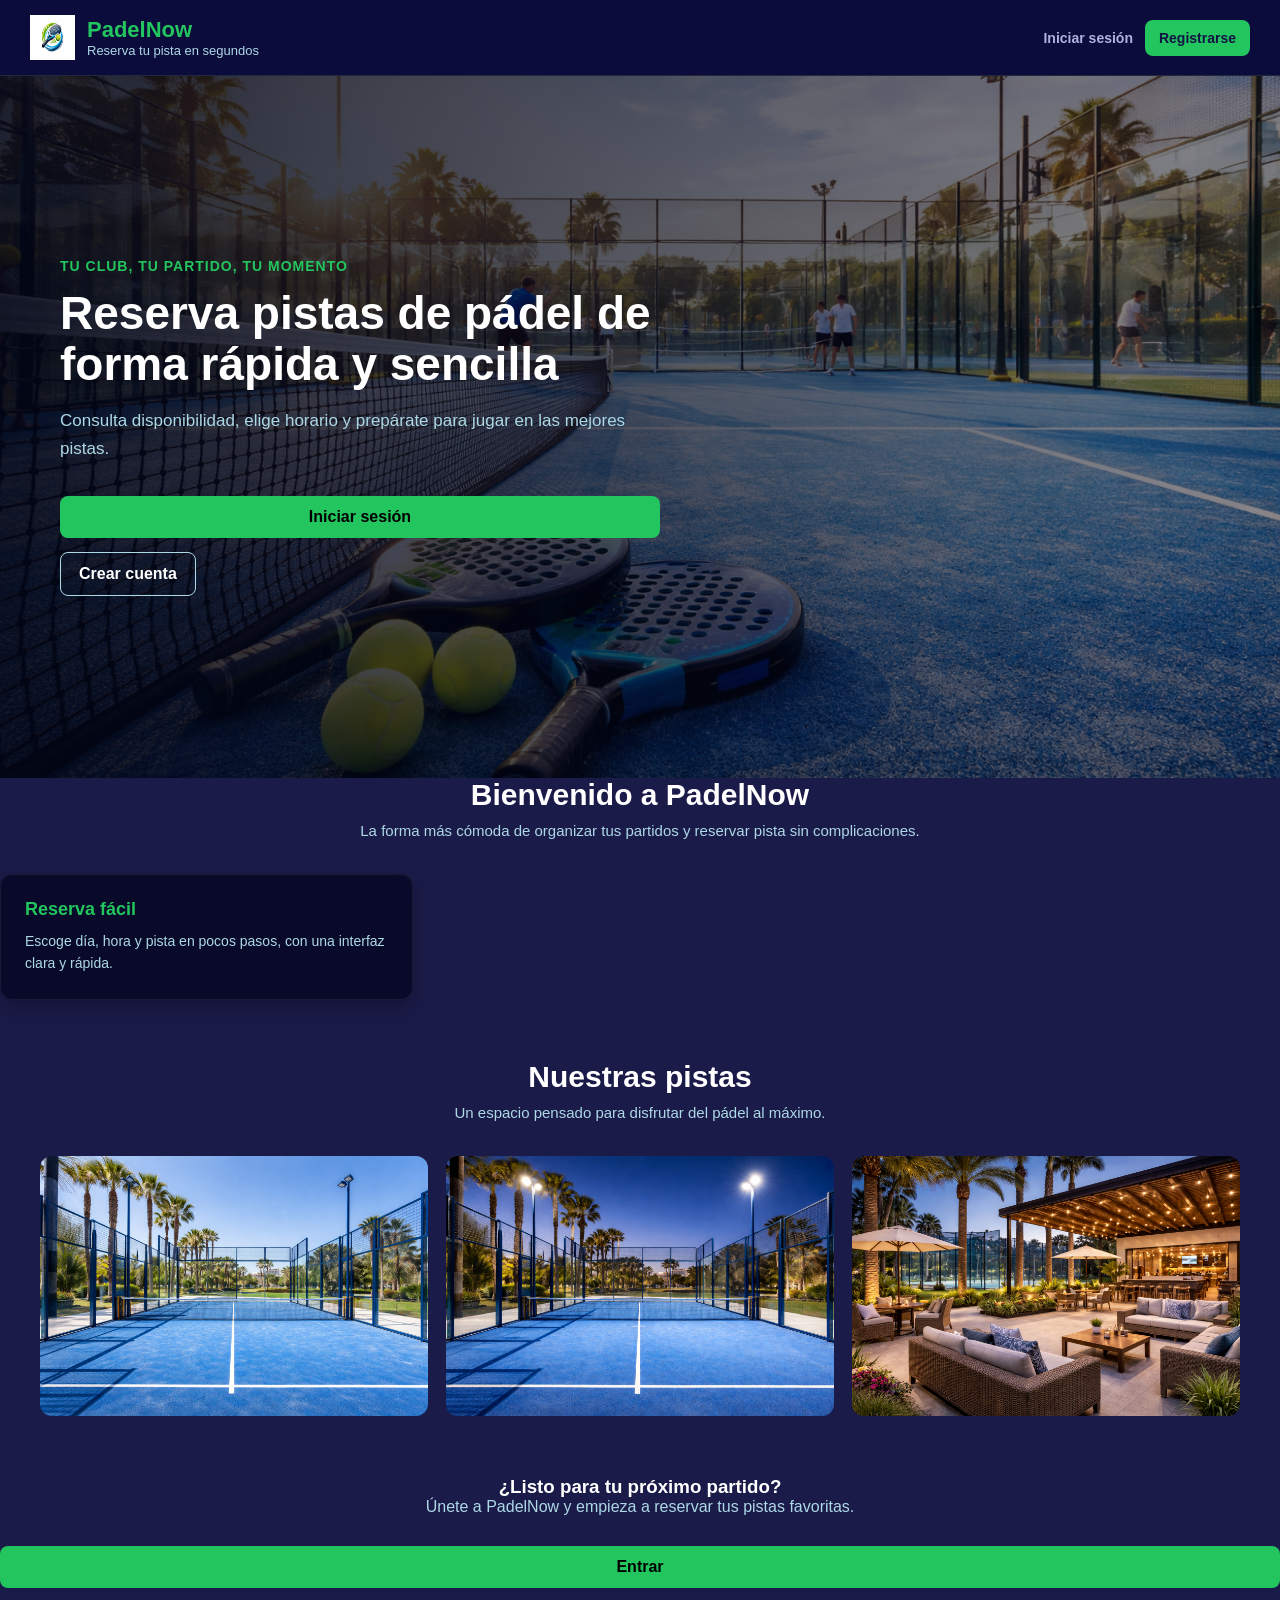
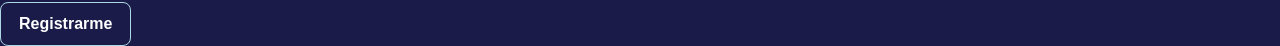
==== index.html @ 782c8b3e "Add files via upload" ====
<!DOCTYPE html>
<html lang="es">
<head>
  <meta charset="UTF-8">
  <meta name="viewport" content="width=device-width, initial-scale=1.0">
  <title>PadelNow | Inicio</title>
  <link rel="stylesheet" href="styles.css">
</head>

<body>
  <header class="header">
    <div class="logo-container">
      <img src="img/Logo.png" alt="Logo de PadelNow">
      <div class="brand-text">
        <h1>PadelNow</h1>
        <p class="subtitle">Reserva tu pista en segundos</p>
      </div>
    </div>

    <nav class="top-nav">
      <a href="login.html" class="nav-link">Iniciar sesión</a>
      <a href="register.html" class="nav-link nav-btn">Registrarse</a>
    </nav>
  </header>

  <main class="home-page">

    <section class="hero">
      <div class="hero-overlay">
        <div class="hero-content">
          <p class="hero-tag">Tu club, tu partido, tu momento</p>
          <h2>Reserva pistas de pádel de forma rápida y sencilla</h2>
          <p class="hero-text">
            Consulta disponibilidad, elige horario y prepárate para jugar en las mejores pistas.
          </p>

          <div class="hero-buttons">
            <a href="login.html" class="btn">Iniciar sesión</a>
            <a href="register.html" class="secondary-btn">Crear cuenta</a>
          </div>
        </div>
      </div>
    </section>

    <section class="intro-section">
      <div class="section-title">
        <h3>Bienvenido a PadelNow</h3>
        <p>La forma más cómoda de organizar tus partidos y reservar pista sin complicaciones.</p>
      </div>

      <div class="intro-grid">
        <article class="info-card">
          <h4>Reserva fácil</h4>
          <p>Escoge día, hora y pista en pocos pasos, con una interfaz clara y rápida.</p>
        </article>
      </div>
    </section>

    <section class="gallery-section">
      <div class="section-title">
        <h3>Nuestras pistas</h3>
        <p>Un espacio pensado para disfrutar del pádel al máximo.</p>
      </div>

      <div class="gallery-grid">
        <img src="img/pista1.png" alt="Pista de pádel exterior">
        <img src="img/pista2.png" alt="Pista de pádel con iluminación">
        <img src="img/pista3.png" alt="Zona de descanso del club">
      </div>
    </section>

    <section class="cta-section">
      <div class="cta-box">
        <h3>¿Listo para tu próximo partido?</h3>
        <p>Únete a PadelNow y empieza a reservar tus pistas favoritas.</p>
        <div class="hero-buttons">
          <a href="login.html" class="btn">Entrar</a>
          <a href="register.html" class="secondary-btn">Registrarme</a>
        </div>
      </div>
    </section>

  </main>
</body>
</html>
---- styles.css ----
/* RESET */
* {
  margin: 0;
  padding: 0;
  box-sizing: border-box;
}

/* BODY */
body {
  font-family: 'Segoe UI', sans-serif;
  background: rgb(27, 27, 73);
  color: white;
  min-height: 100vh;
  display: flex;
  flex-direction: column;
}

/* HEADER */
.header {
  width: 100%;
  padding: 15px 30px;
  background-color: rgb(12, 12, 60);
  border-bottom: 1px solid #1e293b;
}

.logo-container {
  display: flex;
  align-items: center;
  gap: 12px;
}

.logo-container img {
  width: 45px;
  height: 45px;
}

.brand-text h1 {
  font-size: 22px;
  color: #22c55e;
}

.subtitle {
  font-size: 13px;
  color: lightblue;
}

/* MAIN*/
.main-login {
  flex: 1;
  display: flex;
  justify-content: center;
  align-items: center;
  padding: 20px;
}

/* CAJA LOGIN */
.login-container {
  background-color: rgb(49, 49, 97);
  padding: 30px;
  border-radius: 15px;
  width: 100%;
  max-width: 350px;
  box-shadow: 0 15px 40px black;
  text-align: center;
}

/* MENSAJE */
.message p {
  color: lightblue;
  margin-bottom: 20px;
  font-size: 14px;
}

/* FORMULARIO */
.form-group {
  text-align: left;
  margin-bottom: 15px;
}

.form-group label {
  font-size: 13px;
  color: lightblue;
}

.form-group input {
  width: 100%;
  padding: 10px;
  margin-top: 5px;
  border-radius: 8px;
  border: 1px solid transparent;
  background-color: rgb(153, 153, 186);
  color: white;
  transition: 0.2s;
}

/* EFECTO FOCUS */
.form-group input:focus {
  outline: none;
  border: 1px solid #22c55e;
  box-shadow: 0 0 5px rgb(4, 47, 4);
}

/* BOTÓN */
.btn {
  width: 100%;
  padding: 12px;
  margin-top: 10px;
  background-color: #22c55e;
  border: none;
  border-radius: 8px;
  font-weight: bold;
  cursor: pointer;
  transition: 0.3s;
}

/* HOVER BOTÓN */
.btn:hover {
  background-color: #16a34a;
  transform: translateY(-1px);
}

/* LINK */
.link-text {
  margin-top: 15px;
  font-size: 14px;
  color: lightblue;
}

.link-text a {
  color: #22c55e;
  text-decoration: none;
  font-weight: bold;
}

.link-text a:hover {
  text-decoration: underline;
}

/* AVATAR PERFIL */
.profile-avatar {
  display: flex;
  justify-content: center;
  margin-bottom: 20px;
}

.profile-avatar img {
  width: 90px;
  height: 90px;
  object-fit: cover;
  border-radius: 50%;
  border: 3px solid #22c55e;
  box-shadow: 0 4px 12px black;
}

.btn {
  width: 100%;
  padding: 12px;
  margin-top: 10px;
  background-color: #22c55e;
  border: none;
  border-radius: 8px;
  font-weight: bold;
  cursor: pointer;
  transition: 0.3s;
  display: inline-block;
  text-align: center;
  text-decoration: none;
  color: black;
}

/* RESPONSIVE */
@media (max-width: 400px) {
  .login-container {
    padding: 20px;
  }

  .brand-text h1 {
    font-size: 18px;
  }
}

/* NAV HEADER */
.header {
  display: flex;
  justify-content: space-between;
  align-items: center;
}

.top-nav {
  display: flex;
  align-items: center;
  gap: 12px;
}

.nav-link {
  color: rgb(178, 178, 221);
  text-decoration: none;
  font-size: 14px;
  font-weight: 600;
}

.nav-link:hover {
  color: #22c55e;
}

.nav-btn {
  background-color: #22c55e;
  color: rgb(19, 19, 69);
  padding: 10px 14px;
  border-radius: 8px;
}

.nav-btn:hover {
  background-color: #16a34a;
  color: rgb(19, 19, 69);
  text-decoration: none;
}

/* HOME */
.home-page {
  width: 100%;
}

/* HERO */
.hero {
  height: 78vh;
  background-image: url("img/Inicio.png");
  background-size: cover;
  background-position: center;
  background-repeat: no-repeat;
}

.hero-overlay {
  width: 100%;
  height: 100%;
  background: linear-gradient(to right, rgba(2, 6, 23, 0.88), rgba(2, 6, 23, 0.45));
  display: flex;
  align-items: center;
  padding: 0 60px;
}

.hero-content {
  max-width: 600px;
}

.hero-tag {
  color: #22c55e;
  font-size: 14px;
  font-weight: bold;
  margin-bottom: 14px;
  text-transform: uppercase;
  letter-spacing: 1px;
}

.hero-content h2 {
  font-size: 46px;
  line-height: 1.1;
  margin-bottom: 18px;
  color: white;
}

.hero-text {
  font-size: 17px;
  color: lightblue;
  line-height: 1.6;
  margin-bottom: 24px;
}

.hero-buttons {
  display: flex;
  gap: 14px;
  flex-wrap: wrap;
}

.secondary-btn {
  display: inline-block;
  padding: 12px 18px;
  border: 1px solid lightblue;
  border-radius: 8px;
  background-color: transparent;
  color: white;
  text-decoration: none;
  font-weight: bold;
  transition: 0.3s;
}

.secondary-btn:hover {
  border-color: #22c55e;
  color: #22c55e;
}

/* SECTIONS */
.gallery-section{
  padding: 60px 40px;
}

.section-title {
  text-align: center;
  margin-bottom: 35px;
}

.section-title h3 {
  font-size: 30px;
  margin-bottom: 10px;
  color: white;
}

.section-title p {
  color: lightblue;
  font-size: 15px;
}

/* CARDS */
.intro-grid {
  display: grid;
  grid-template-columns: repeat(3, 1fr);
  gap: 20px;
}

.info-card {
  background-color: rgb(9, 9, 41);
  border: 1px solid rgb(25, 25, 54);
  border-radius: 12px;
  padding: 24px;
  box-shadow: 0 8px 20px rgba(0, 0, 0, 0.25);
}

.info-card h4 {
  color: #22c55e;
  margin-bottom: 10px;
  font-size: 18px;
}

.info-card p {
  color: lightblue;
  font-size: 14px;
  line-height: 1.6;
}

/* GALLERY */
.gallery-grid {
  display: grid;
  grid-template-columns: repeat(3, 1fr);
  gap: 18px;
}

.gallery-grid img {
  width: 100%;
  height: 260px;
  object-fit: cover;
  border-radius: 12px;
  display: block;
}

/* CTA */
.cta-box {
  text-align: center;
}

.cta-box p {
  color: lightblue;
  margin-bottom: 20px;
}


/* RESPONSIVE */
@media (max-width: 900px) {
  .intro-grid,
  .gallery-grid {
    grid-template-columns: 1fr;
  }

  .hero {
    height: auto;
    min-height: 70vh;
  }

  .hero-overlay {
    padding: 50px 24px;
  }

  .hero-content h2 {
    font-size: 34px;
  }

  .header {
    flex-direction: column;
    align-items: flex-start;
    gap: 16px;
  }

  .top-nav {
    width: 100%;
    justify-content: flex-start;
    flex-wrap: wrap;
  }
}

@media (max-width: 520px) {
  .intro-section,
  .gallery-section
   {
    padding: 40px 20px;
  }

  .hero-content h2 {
    font-size: 28px;
  }

  .hero-text {
    font-size: 15px;
  }
}
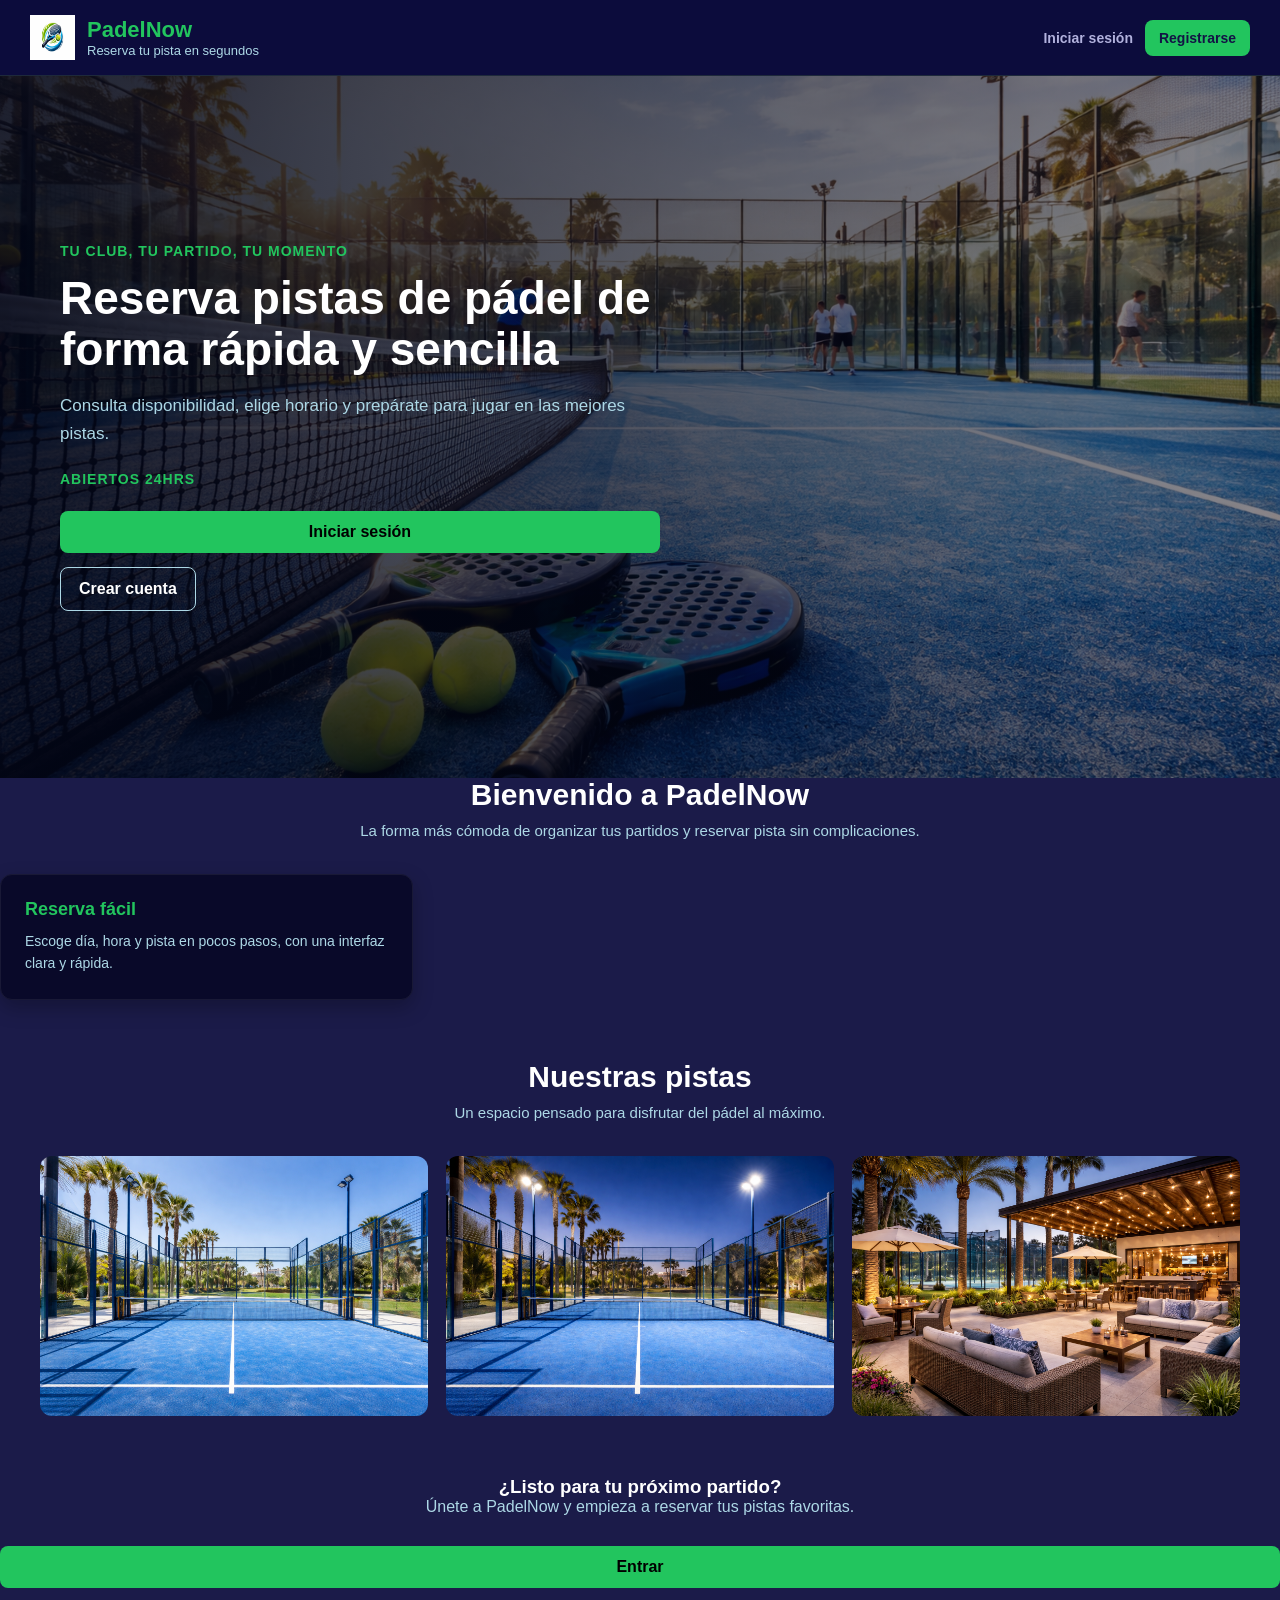
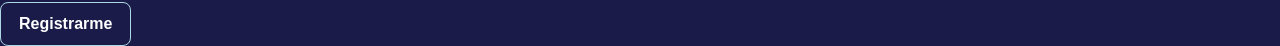
==== commit f5a76963: "Add files via upload" ====
--- a/index.html
+++ b/index.html
@@ -8,20 +8,19 @@
 </head>
 
 <body>
-  <header class="header">
-    <div class="logo-container">
-      <img src="img/Logo.png" alt="Logo de PadelNow">
-      <div class="brand-text">
-        <h1>PadelNow</h1>
-        <p class="subtitle">Reserva tu pista en segundos</p>
-      </div>
+ <header class="header">
+  <a href="index.html" class="logo-container" style="text-decoration: none;">
+    <img src="img/Logo.png" alt="Logo de PadelNow">
+    <div class="brand-text">
+      <h1>PadelNow</h1>
+      <p class="subtitle">Reserva tu pista en segundos</p>
     </div>
-
-    <nav class="top-nav">
-      <a href="login.html" class="nav-link">Iniciar sesión</a>
-      <a href="register.html" class="nav-link nav-btn">Registrarse</a>
-    </nav>
-  </header>
+  </a>
+  <nav class="top-nav">
+    <a href="login.html" class="nav-link">Iniciar sesión</a>
+    <a href="register.html" class="nav-link nav-btn">Registrarse</a>
+  </nav>
+</header>
 
   <main class="home-page">
 
@@ -33,6 +32,7 @@
           <p class="hero-text">
             Consulta disponibilidad, elige horario y prepárate para jugar en las mejores pistas.
           </p>
+          <p class="hero-tag">Abiertos 24hrs</p>
 
           <div class="hero-buttons">
             <a href="login.html" class="btn">Iniciar sesión</a>
--- a/styles.css
+++ b/styles.css
@@ -90,7 +90,7 @@
   border: 1px solid transparent;
   background-color: rgb(153, 153, 186);
   color: white;
-  transition: 0.2s;
+  
 }
 
 /* EFECTO FOCUS */
@@ -109,9 +109,7 @@
   border: none;
   border-radius: 8px;
   font-weight: bold;
-  cursor: pointer;
-  transition: 0.3s;
-}
+  }
 
 /* HOVER BOTÓN */
 .btn:hover {
@@ -160,9 +158,7 @@
   border: none;
   border-radius: 8px;
   font-weight: bold;
-  cursor: pointer;
-  transition: 0.3s;
-  display: inline-block;
+    display: inline-block;
   text-align: center;
   text-decoration: none;
   color: black;
@@ -281,8 +277,7 @@
   color: white;
   text-decoration: none;
   font-weight: bold;
-  transition: 0.3s;
-}
+  }
 
 .secondary-btn:hover {
   border-color: #22c55e;
@@ -411,3 +406,270 @@
     font-size: 15px;
   }
 }
+
+/* --- AÑADIDOS PARA RESERVAS --- */
+
+/* Estilos para los Selects (para que coincidan con los inputs existentes) */
+.form-group select {
+  width: 100%;
+  padding: 10px;
+  margin-top: 5px;
+  border-radius: 8px;
+  border: 1px solid transparent;
+  background-color: rgb(153, 153, 186);
+  color: white; /* Ajuste para que el texto sea visible */
+  appearance: none; /* Quita la flecha por defecto en algunos navegadores */
+}
+
+.form-group select:focus {
+  outline: none;
+  border: 1px solid #22c55e;
+  box-shadow: 0 0 5px rgb(4, 47, 4);
+}
+
+.form-group select option {
+  background-color: rgb(49, 49, 97);
+  color: white;
+}
+
+/* Layout de la página Mis Reservas */
+.reservas-page {
+  padding: 20px 40px 60px 40px;
+  flex: 1;
+}
+
+.reservas-grid {
+  display: grid;
+  grid-template-columns: repeat(auto-fill, minmax(300px, 1fr));
+  gap: 20px;
+  max-width: 1000px;
+  margin: 0 auto;
+}
+
+/* Tarjeta de Reserva */
+.reserva-card {
+  background-color: rgb(49, 49, 97); /* Mismo fondo que la caja de login */
+  border: 1px solid rgb(25, 25, 54);
+  border-radius: 12px;
+  padding: 20px;
+  box-shadow: 0 8px 20px rgba(0, 0, 0, 0.4);
+  display: flex;
+  flex-direction: column;
+  justify-content: space-between;
+}
+
+.reserva-card.cancelada {
+  opacity: 0.7;
+}
+
+.reserva-header {
+  display: flex;
+  justify-content: space-between;
+  align-items: center;  
+  padding-bottom: 10px;
+}
+
+.reserva-header h4 {
+  color: #22c55e;
+  font-size: 16px;
+}
+
+.reserva-body p {
+  color: lightblue;
+  font-size: 14px;
+  margin-bottom: 8px;
+}
+
+.reserva-footer {
+  margin-top: 15px;
+}
+
+/* Etiquetas de estado (Badges) */
+.badge {
+  padding: 4px 8px;
+  border-radius: 6px;
+  font-size: 12px;
+  font-weight: bold;
+  border:1px solid;
+}
+
+.badge-activa {
+
+  color: #22c55e;
+  border-color: #22c55e;
+}
+
+.badge-cancelada {
+
+  color: #ff0000;
+  border-color: #ff0000;
+}
+
+/* Botón de Cancelar */
+.btn-cancelar {
+  background-color: transparent;
+  color: #ff0000;
+  border: 1px solid #ff0000;
+}
+
+.btn-cancelar:hover {
+  background-color: #ff0000;
+  color: white;
+}
+
+/* --- ESTILOS ADMIN --- */
+
+.admin-tag {
+  font-size: 10px;
+  background-color: #22c55e;
+  color: #0c0c3c;
+  padding: 2px 6px;
+  border-radius: 4px;
+  vertical-align: middle;
+  margin-left: 8px;
+}
+
+.admin-page {
+  padding: 40px 60px;
+  max-width: 1200px;
+  margin: 0 auto;
+  width: 100%;
+}
+
+.admin-header-section {
+  margin-bottom: 30px;
+}
+
+.admin-header-section h2 {
+  font-size: 28px;
+  margin-bottom: 8px;
+}
+
+/* Quitar el fondo de la caja contenedora para que las tarjetas se vean sueltas */
+.table-container {
+  background-color: transparent;
+  box-shadow: none;
+  border-radius: 0;
+}
+
+/* Evitar que la tabla obligue a las filas a pegarse */
+.admin-table {
+  border-collapse: separate;
+}
+/* Rompemos el formato tabla tradicional */
+.admin-table, 
+.admin-table tbody, 
+.admin-table tr, 
+.admin-table td {
+  display: block;
+  width: 100%;
+}
+
+/* Fuerza a ocultar la cabecera por completo */
+.admin-table thead {
+  display: none !important;
+}
+
+/* Diseño de cada fila como tarjeta (¡Añadimos tbody para que ignore la cabecera!) */
+.admin-table tbody tr {
+  margin-bottom: 25px;
+  background-color: rgb(49, 49, 97);
+  border-radius: 12px;
+  border: 1px solid rgb(25, 25, 54);
+  box-shadow: 0 4px 10px rgba(0,0,0,0.3);
+  padding: 10px 0;
+}
+
+/* Fila inactiva atenuada */
+.row-inactive {
+  opacity: 0.6;
+}
+
+/* Alineación de las celdas juntas (sin separación extrema) */
+.admin-table td {
+  display: flex;
+  justify-content: flex-start; /* <--- Esto agrupa el texto hacia la izquierda */
+  align-items: center;
+  padding: 12px 25px;
+  border-bottom: 1px solid rgba(255, 255, 255, 0.05);
+  font-size: 15px;
+}
+
+.admin-table td:last-child {
+  border-bottom: none;
+}
+
+/* Etiquetas inyectadas (ID, Nombre, etc.) */
+.admin-table td::before {
+  font-weight: bold;
+  color: #22c55e;
+  font-size: 13px;
+  text-transform: uppercase;
+  min-width: 130px; /* <--- Esto crea una columna invisible que alinea todas las etiquetas */
+  margin-right: 15px;
+}
+
+/* Textos de cada etiqueta */
+.admin-table td:nth-child(1)::before { content: "ID"; }
+.admin-table td:nth-child(2)::before { content: "Nombre"; }
+.admin-table td:nth-child(3)::before { content: "Ubicación"; }
+.admin-table td:nth-child(4)::before { content: "Precio/h"; }
+.admin-table td:nth-child(5)::before { content: "Estado"; }
+.admin-table td:nth-child(6)::before { content: "Acciones"; }
+
+/* Botones alineados a la izquierda junto al texto */
+.actions-cell {
+  gap: 10px;
+}
+
+/* Botones de Acción en Tabla */
+.actions-cell {
+  display: flex;
+  gap: 10px;
+}
+
+.action-btn {
+  padding: 6px 12px;
+  border-radius: 6px;
+  text-decoration: none;
+  font-size: 13px;
+  font-weight: bold;
+  cursor: pointer;
+  border: none;
+}
+
+.action-btn.edit {
+  background-color: rgba(59, 130, 246, 0.2);
+  color: #60a5fa;
+  border: 1px solid #3b82f6;
+}
+
+.action-btn.delete {
+  background-color: rgba(239, 68, 68, 0.2);
+  color: #f87171;
+  border: 1px solid #ef4444;
+}
+
+.action-btn:hover {
+  filter: brightness(1.2);
+}
+
+/* Checkbox Styling */
+.checkbox-group {
+  display: flex;
+  align-items: center;
+  gap: 10px;
+  margin: 20px 0;
+}
+
+.checkbox-group input {
+  width: 18px;
+  height: 18px;
+  cursor: pointer;
+}
+
+.checkbox-group label {
+  font-size: 14px;
+  cursor: pointer;
+}
+
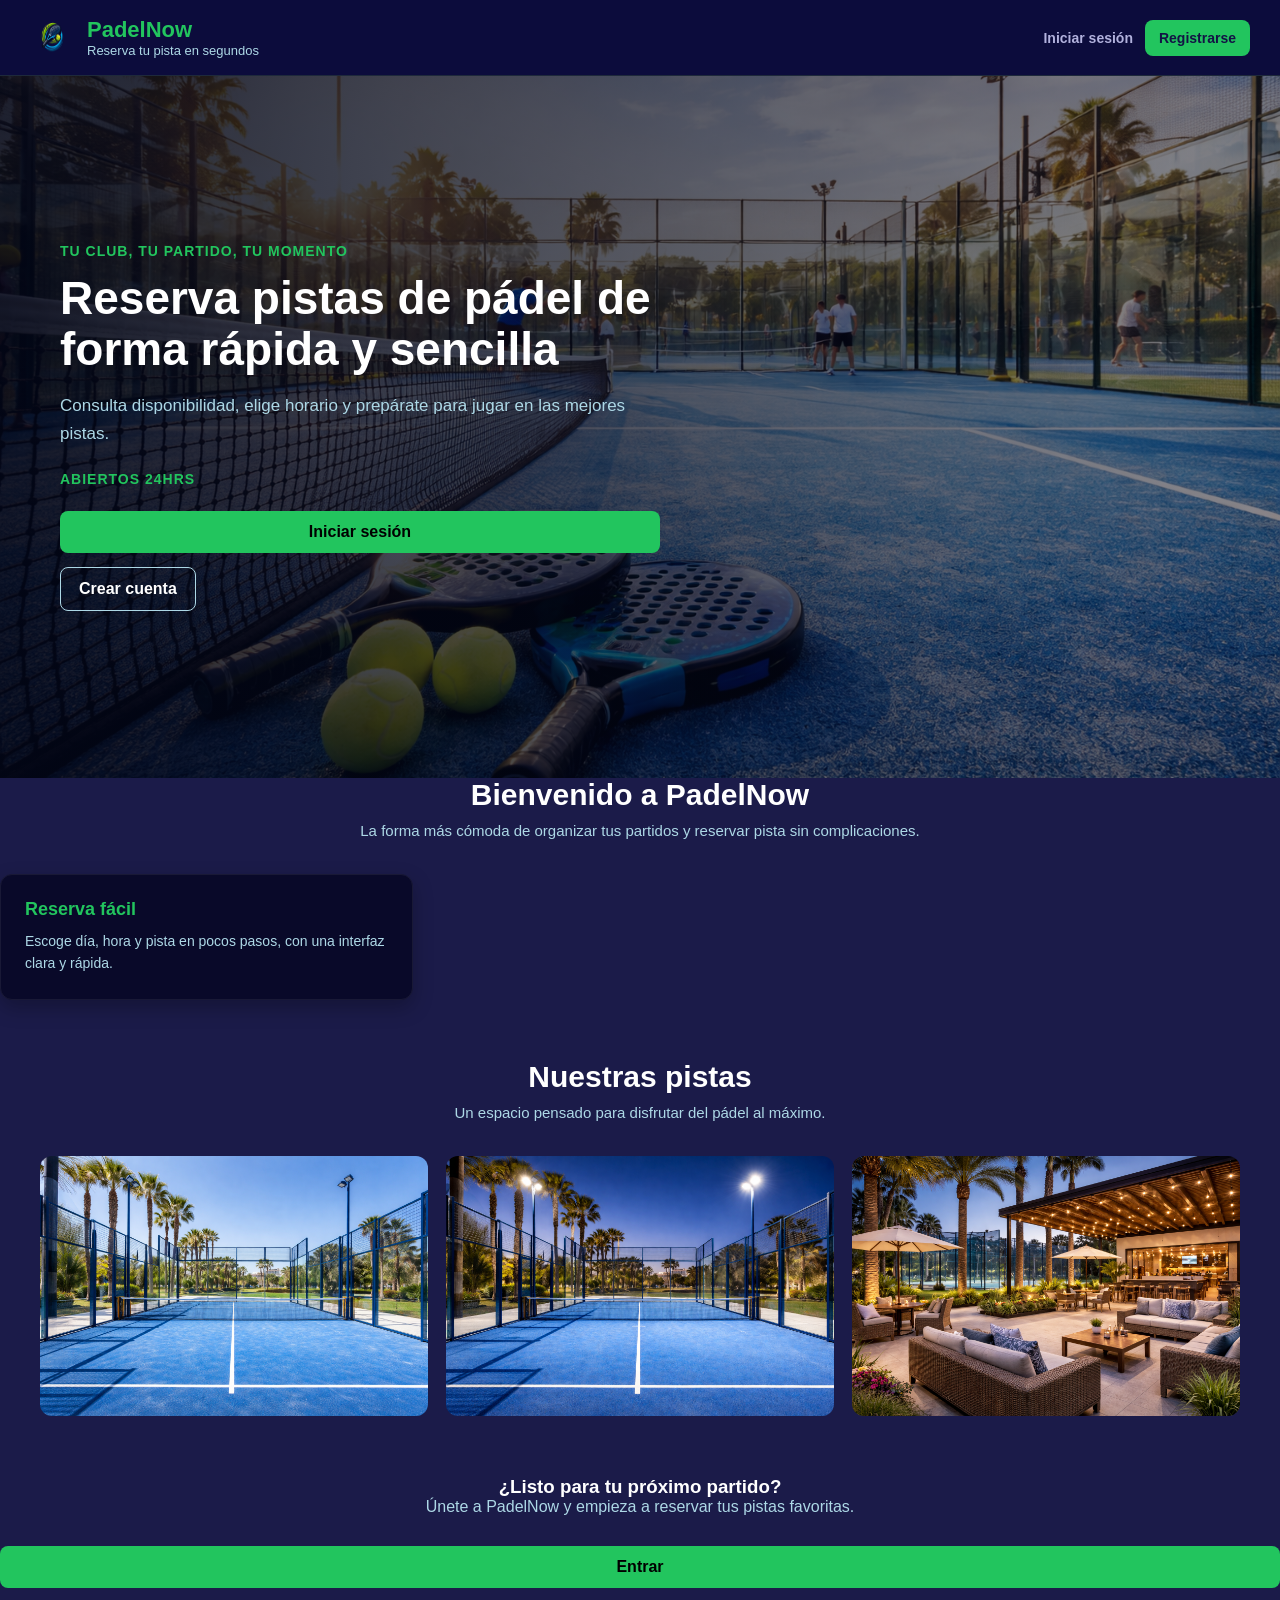
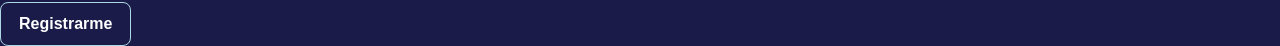
==== commit e5359fdb: "Fix HTML encoding issues in index.html" ====
--- a/index.html
+++ b/index.html
@@ -6,7 +6,7 @@
   <title>PadelNow | Inicio</title>
   <link rel="stylesheet" href="styles.css">
 </head>
-
+ 
 <body>
  <header class="header">
   <a href="index.html" class="logo-container" style="text-decoration: none;">
@@ -82,4 +82,4 @@
 
   </main>
 </body>
-</html>+</html>
--- a/styles.css
+++ b/styles.css
@@ -672,4 +672,78 @@
   font-size: 14px;
   cursor: pointer;
 }
-
+/* =========================
+   PERSONA 2 - PISTAS
+========================= */
+
+.nav-link.active {
+  color: #22c55e;
+}
+
+.pistas-page,
+.detalle-page {
+  width: 100%;
+  flex: 1;
+  padding: 40px 30px 60px 30px;
+}
+
+.pistas-grid {
+  display: grid;
+  grid-template-columns: repeat(auto-fit, minmax(280px, 1fr));
+  gap: 24px;
+  max-width: 1200px;
+  margin: 0 auto;
+}
+
+.pista-card {
+  background-color: rgb(49, 49, 97);
+  border: 1px solid rgb(25, 25, 54);
+  border-radius: 12px;
+  overflow: hidden;
+  box-shadow: 0 8px 20px rgba(0, 0, 0, 0.3);
+  display: flex;
+  flex-direction: column;
+}
+
+.pista-card img {
+  width: 100%;
+  height: 230px;
+  object-fit: cover;
+}
+
+.pista-card-content {
+  padding: 18px;
+}
+
+.pista-card-content h4 {
+  color: #22c55e;
+  margin-bottom: 10px;
+}
+
+.pista-info,
+.pista-price,
+.pista-description {
+  color: lightblue;
+  margin-bottom: 8px;
+}
+
+.detalle-card {
+  max-width: 1100px;
+  margin: 0 auto;
+  display: grid;
+  grid-template-columns: 1fr 1fr;
+  gap: 30px;
+  background-color: rgb(49, 49, 97);
+  border-radius: 12px;
+  padding: 24px;
+}
+
+.detalle-card img {
+  width: 100%;
+  border-radius: 12px;
+}
+
+.detalle-info h2 {
+  color: #22c55e;
+}
+
